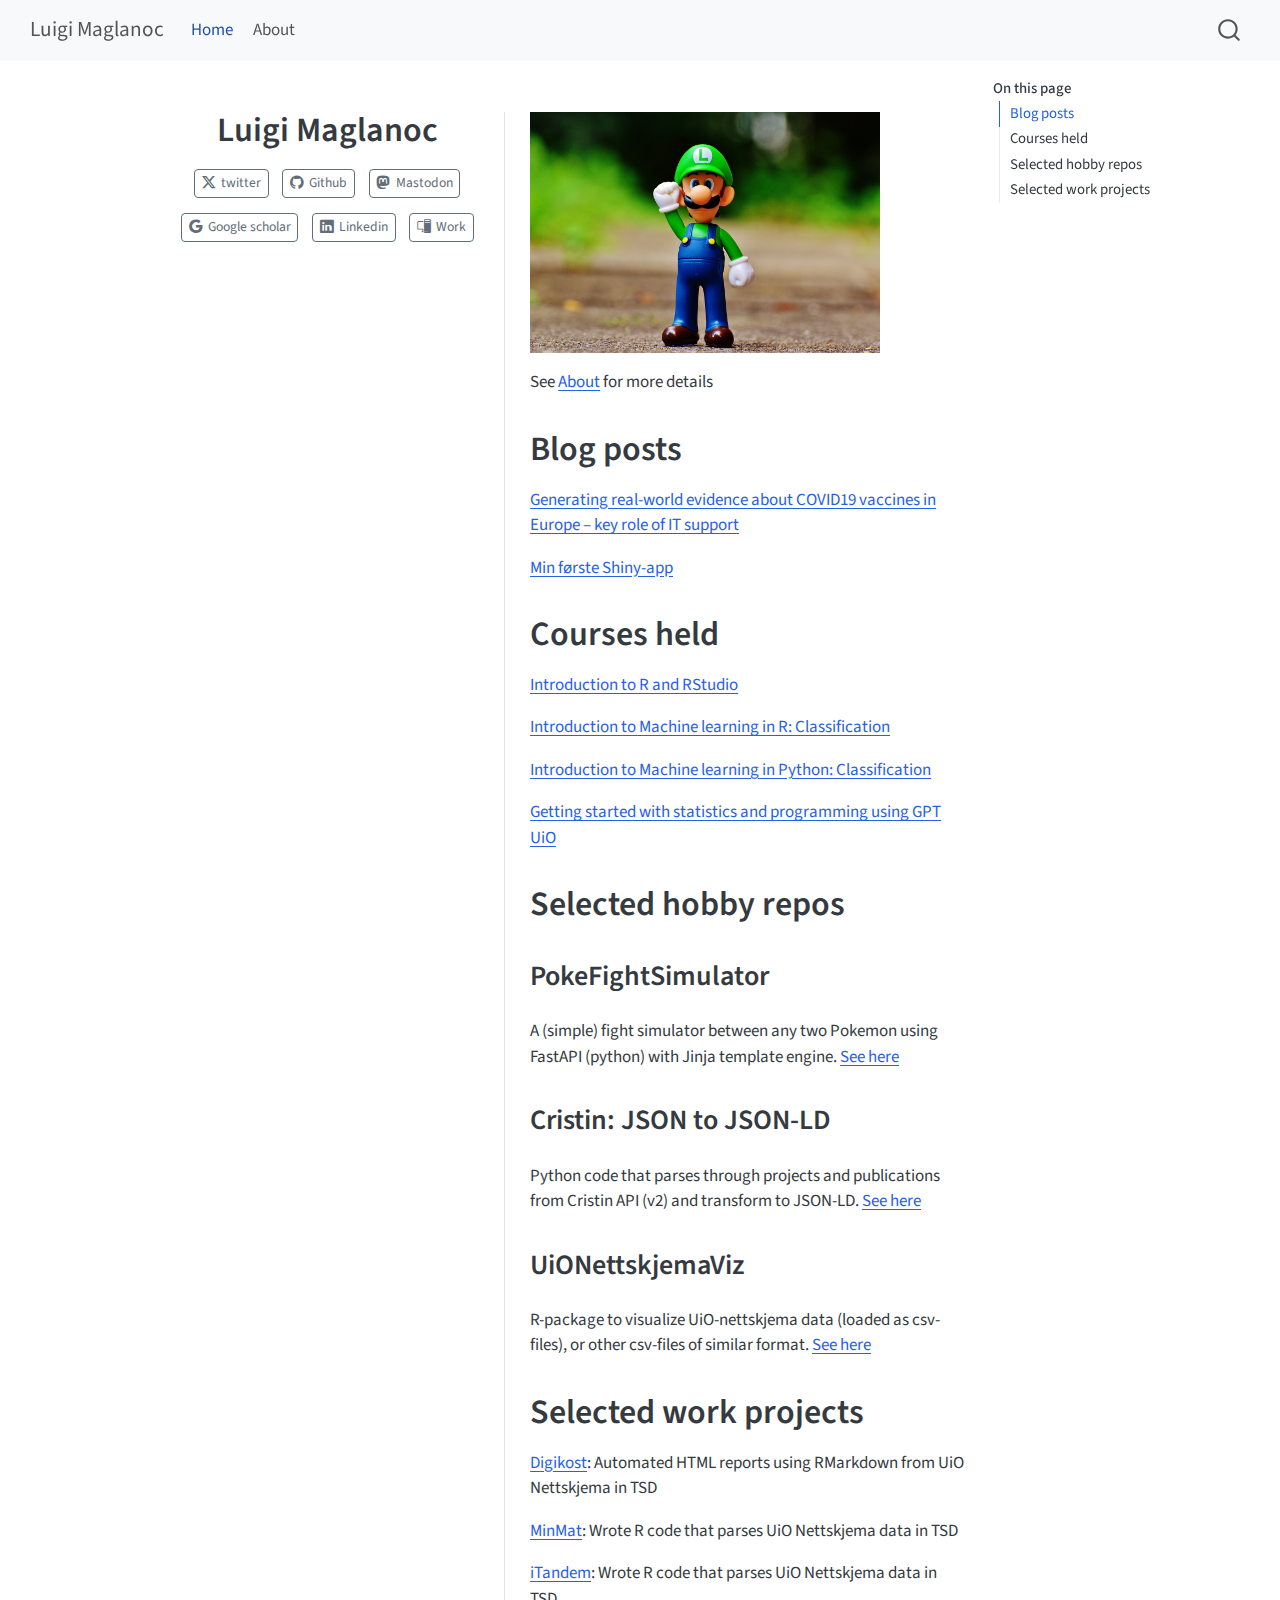
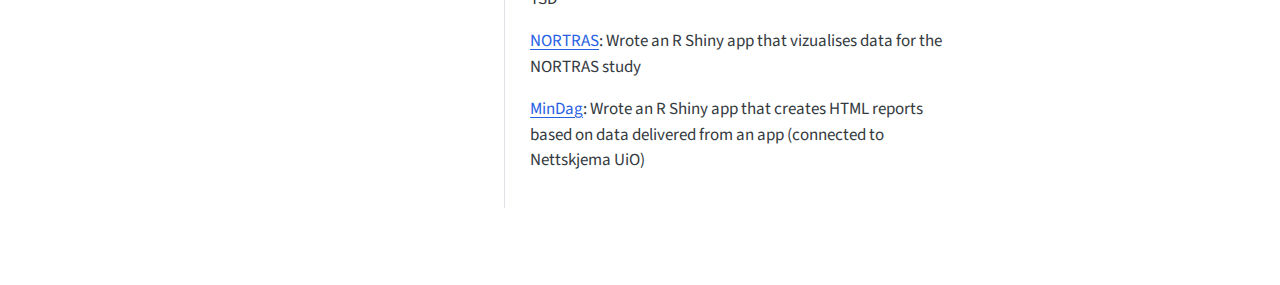
==== docs/index.html @ e549cea9 "added work projects" ====
<!DOCTYPE html>
<html xmlns="http://www.w3.org/1999/xhtml" lang="en" xml:lang="en"><head>

<meta charset="utf-8">
<meta name="generator" content="quarto-1.4.554">

<meta name="viewport" content="width=device-width, initial-scale=1.0, user-scalable=yes">


<title>Luigi Maglanoc</title>
<style>
code{white-space: pre-wrap;}
span.smallcaps{font-variant: small-caps;}
div.columns{display: flex; gap: min(4vw, 1.5em);}
div.column{flex: auto; overflow-x: auto;}
div.hanging-indent{margin-left: 1.5em; text-indent: -1.5em;}
ul.task-list{list-style: none;}
ul.task-list li input[type="checkbox"] {
  width: 0.8em;
  margin: 0 0.8em 0.2em -1em; /* quarto-specific, see https://github.com/quarto-dev/quarto-cli/issues/4556 */ 
  vertical-align: middle;
}
</style>


<script src="site_libs/quarto-nav/quarto-nav.js"></script>
<script src="site_libs/quarto-nav/headroom.min.js"></script>
<script src="site_libs/clipboard/clipboard.min.js"></script>
<script src="site_libs/quarto-search/autocomplete.umd.js"></script>
<script src="site_libs/quarto-search/fuse.min.js"></script>
<script src="site_libs/quarto-search/quarto-search.js"></script>
<meta name="quarto:offset" content="./">
<script src="site_libs/quarto-html/quarto.js"></script>
<script src="site_libs/quarto-html/popper.min.js"></script>
<script src="site_libs/quarto-html/tippy.umd.min.js"></script>
<link href="site_libs/quarto-html/tippy.css" rel="stylesheet">
<link href="site_libs/quarto-html/quarto-syntax-highlighting.css" rel="stylesheet" id="quarto-text-highlighting-styles">
<script src="site_libs/bootstrap/bootstrap.min.js"></script>
<link href="site_libs/bootstrap/bootstrap-icons.css" rel="stylesheet">
<link href="site_libs/bootstrap/bootstrap.min.css" rel="stylesheet" id="quarto-bootstrap" data-mode="light">
<script id="quarto-search-options" type="application/json">{
  "location": "navbar",
  "copy-button": false,
  "collapse-after": 3,
  "panel-placement": "end",
  "type": "overlay",
  "limit": 50,
  "keyboard-shortcut": [
    "f",
    "/",
    "s"
  ],
  "show-item-context": false,
  "language": {
    "search-no-results-text": "No results",
    "search-matching-documents-text": "matching documents",
    "search-copy-link-title": "Copy link to search",
    "search-hide-matches-text": "Hide additional matches",
    "search-more-match-text": "more match in this document",
    "search-more-matches-text": "more matches in this document",
    "search-clear-button-title": "Clear",
    "search-text-placeholder": "",
    "search-detached-cancel-button-title": "Cancel",
    "search-submit-button-title": "Submit",
    "search-label": "Search"
  }
}</script>


<link rel="stylesheet" href="styles.css">
</head>

<body class="nav-fixed">

<div id="quarto-search-results"></div>
  <header id="quarto-header" class="headroom fixed-top">
    <nav class="navbar navbar-expand-lg " data-bs-theme="dark">
      <div class="navbar-container container-fluid">
      <div class="navbar-brand-container mx-auto">
    <a class="navbar-brand" href="./index.html">
    <span class="navbar-title">Luigi Maglanoc</span>
    </a>
  </div>
            <div id="quarto-search" class="" title="Search"></div>
          <button class="navbar-toggler" type="button" data-bs-toggle="collapse" data-bs-target="#navbarCollapse" aria-controls="navbarCollapse" aria-expanded="false" aria-label="Toggle navigation" onclick="if (window.quartoToggleHeadroom) { window.quartoToggleHeadroom(); }">
  <span class="navbar-toggler-icon"></span>
</button>
          <div class="collapse navbar-collapse" id="navbarCollapse">
            <ul class="navbar-nav navbar-nav-scroll me-auto">
  <li class="nav-item">
    <a class="nav-link active" href="./index.html" aria-current="page"> 
<span class="menu-text">Home</span></a>
  </li>  
  <li class="nav-item">
    <a class="nav-link" href="./about.html"> 
<span class="menu-text">About</span></a>
  </li>  
</ul>
          </div> <!-- /navcollapse -->
          <div class="quarto-navbar-tools">
</div>
      </div> <!-- /container-fluid -->
    </nav>
</header>
<!-- content -->
<div id="quarto-content" class="quarto-container page-columns page-rows-contents page-layout-article page-navbar">
<!-- sidebar -->
<!-- margin-sidebar -->
    <div id="quarto-margin-sidebar" class="sidebar margin-sidebar">
        <nav id="TOC" role="doc-toc" class="toc-active">
    <h2 id="toc-title">On this page</h2>
  <ul>
  <li><a href="#blog-posts" id="toc-blog-posts" class="nav-link active" data-scroll-target="#blog-posts">Blog posts</a></li>
  <li><a href="#courses-held" id="toc-courses-held" class="nav-link" data-scroll-target="#courses-held">Courses held</a></li>
  <li><a href="#selected-hobby-repos" id="toc-selected-hobby-repos" class="nav-link" data-scroll-target="#selected-hobby-repos">Selected hobby repos</a>
  <ul class="collapse">
  <li><a href="#pokefightsimulator" id="toc-pokefightsimulator" class="nav-link" data-scroll-target="#pokefightsimulator">PokeFightSimulator</a></li>
  <li><a href="#cristin-json-to-json-ld" id="toc-cristin-json-to-json-ld" class="nav-link" data-scroll-target="#cristin-json-to-json-ld">Cristin: JSON to JSON-LD</a></li>
  <li><a href="#uionettskjemaviz" id="toc-uionettskjemaviz" class="nav-link" data-scroll-target="#uionettskjemaviz">UiONettskjemaViz</a></li>
  </ul></li>
  <li><a href="#selected-work-projects" id="toc-selected-work-projects" class="nav-link" data-scroll-target="#selected-work-projects">Selected work projects</a></li>
  </ul>
</nav>
    </div>
<!-- main -->
<div class="quarto-about-trestles content">
  <div class="about-entity">
<header id="title-block-header" class="quarto-title-block default">
<div class="quarto-title">
<h1 class="title">Luigi Maglanoc</h1>
</div>
<div class="quarto-title-meta">
  </div>
</header>
    <div class="about-links">
  <a href="https://twitter.com/LAMaglanoc" class="about-link" rel="" target="">
    <i class="bi bi-twitter-x"></i>
     <span class="about-link-text">twitter</span>
  </a>
  <a href="https://github.com/lamaglan" class="about-link" rel="" target="">
    <i class="bi bi-github"></i>
     <span class="about-link-text">Github</span>
  </a>
  <a href="https://ieji.de/@LAMaglan" class="about-link" rel="" target="">
    <i class="bi bi-mastodon"></i>
     <span class="about-link-text">Mastodon</span>
  </a>
  <a href="https://scholar.google.com/citations?user=HbGdNnAAAAAJ&amp;hl=en" class="about-link" rel="" target="">
    <i class="bi bi-google"></i>
     <span class="about-link-text">Google scholar</span>
  </a>
  <a href="https://no.linkedin.com/in/luigi-angelo-maglanoc-3200724b" class="about-link" rel="" target="">
    <i class="bi bi-linkedin"></i>
     <span class="about-link-text">Linkedin</span>
  </a>
  <a href="https://www.usit.uio.no/english/about/organisation/rde/dm/staff/luigiam/index.html" class="about-link" rel="" target="">
    <i class="bi bi-pc-display"></i>
     <span class="about-link-text">Work</span>
  </a>
</div>
  </div>
  <div class="about-contents"><main class="content" id="quarto-document-content">

<p><img src="luigi-1558026_1280.jpg" class="img-fluid" style="width:80.0%"></p>
<p>See <a href="about.html">About</a> for more details</p>
<section id="blog-posts" class="level1">
<h1>Blog posts</h1>
<p><a href="https://www.usit.uio.no/om/organisasjon/ffu/dht/aktiviteter/task/task-bloggen/vac4eu.html">Generating real-world evidence about COVID19 vaccines in Europe – key role of IT support</a></p>
<p><a href="https://www.usit.uio.no/om/organisasjon/ffu/dht/aktiviteter/task/task-bloggen/innblikk-i-r-shiny.html">Min første Shiny-app</a></p>
</section>
<section id="courses-held" class="level1">
<h1>Courses held</h1>
<p><a href="https://www.uio.no/tjenester/it/kurs/alle/dht/r/events/2024-03-rstudio-intro.html">Introduction to R and RStudio</a></p>
<p><a href="https://www.uio.no/tjenester/it/kurs/alle/dht/ml/events/2024-04-ml-r-intro.html">Introduction to Machine learning in R: Classification</a></p>
<p><a href="https://www.uio.no/tjenester/it/kurs/alle/dht/ml-python/events/2024-05-ml-python-intro.html">Introduction to Machine learning in Python: Classification</a></p>
<p><a href="https://www.uio.no/tjenester/it/kurs/alle/dht/gpt-stats-programmering/events/2024-05-gpt-statistics.html">Getting started with statistics and programming using GPT UiO</a></p>
</section>
<section id="selected-hobby-repos" class="level1">
<h1>Selected hobby repos</h1>
<section id="pokefightsimulator" class="level2">
<h2 data-anchor-id="pokefightsimulator">PokeFightSimulator</h2>
<p>A (simple) fight simulator between any two Pokemon using FastAPI (python) with Jinja template engine. <a href="https://github.com/LAMaglan/PokeFightSimulator">See here</a></p>
</section>
<section id="cristin-json-to-json-ld" class="level2">
<h2 data-anchor-id="cristin-json-to-json-ld">Cristin: JSON to JSON-LD</h2>
<p>Python code that parses through projects and publications from Cristin API (v2) and transform to JSON-LD. <a href="https://github.com/LAMaglan/Cristin_JSON_to_JSON-LD">See here</a></p>
</section>
<section id="uionettskjemaviz" class="level2">
<h2 data-anchor-id="uionettskjemaviz">UiONettskjemaViz</h2>
<p>R-package to visualize UiO-nettskjema data (loaded as csv-files), or other csv-files of similar format. <a href="https://github.com/LAMaglan/UiONettskjemaViz">See here</a></p>
</section>
</section>
<section id="selected-work-projects" class="level1">
<h1>Selected work projects</h1>
<p><a href="https://www.med.uio.no/imb/forskning/om/infrastruktur/kostholdsmetodikk/digikost.html">Digikost</a>: Automated HTML reports using RMarkdown from UiO Nettskjema in TSD</p>
<p><a href="https://www.med.uio.no/imb/om/aktuelt/aktuelle-saker/2021/bli-med-pa-forskning-pa-kosthold-hos-eldre.html">MinMat</a>: Wrote R code that parses UiO Nettskjema data in TSD</p>
<p><a href="https://www.oslo-universitetssykehus.no/itandem">iTandem</a>: Wrote R code that parses UiO Nettskjema data in TSD</p>
<p><a href="https://www.sv.uio.no/psi/forskning/prosjekter/nortras/">NORTRAS</a>: Wrote an R Shiny app that vizualises data for the NORTRAS study</p>
<p><a href="https://www.med.uio.no/norment/forskning/deltakelse/app-og-aktigrafi/">MinDag</a>: Wrote an R Shiny app that creates HTML reports based on data delivered from an app (connected to Nettskjema UiO)</p>


</section>
</main></div>
</div>
 <!-- /main -->
<script id="quarto-html-after-body" type="application/javascript">
window.document.addEventListener("DOMContentLoaded", function (event) {
  const toggleBodyColorMode = (bsSheetEl) => {
    const mode = bsSheetEl.getAttribute("data-mode");
    const bodyEl = window.document.querySelector("body");
    if (mode === "dark") {
      bodyEl.classList.add("quarto-dark");
      bodyEl.classList.remove("quarto-light");
    } else {
      bodyEl.classList.add("quarto-light");
      bodyEl.classList.remove("quarto-dark");
    }
  }
  const toggleBodyColorPrimary = () => {
    const bsSheetEl = window.document.querySelector("link#quarto-bootstrap");
    if (bsSheetEl) {
      toggleBodyColorMode(bsSheetEl);
    }
  }
  toggleBodyColorPrimary();  
  const isCodeAnnotation = (el) => {
    for (const clz of el.classList) {
      if (clz.startsWith('code-annotation-')) {                     
        return true;
      }
    }
    return false;
  }
  const clipboard = new window.ClipboardJS('.code-copy-button', {
    text: function(trigger) {
      const codeEl = trigger.previousElementSibling.cloneNode(true);
      for (const childEl of codeEl.children) {
        if (isCodeAnnotation(childEl)) {
          childEl.remove();
        }
      }
      return codeEl.innerText;
    }
  });
  clipboard.on('success', function(e) {
    // button target
    const button = e.trigger;
    // don't keep focus
    button.blur();
    // flash "checked"
    button.classList.add('code-copy-button-checked');
    var currentTitle = button.getAttribute("title");
    button.setAttribute("title", "Copied!");
    let tooltip;
    if (window.bootstrap) {
      button.setAttribute("data-bs-toggle", "tooltip");
      button.setAttribute("data-bs-placement", "left");
      button.setAttribute("data-bs-title", "Copied!");
      tooltip = new bootstrap.Tooltip(button, 
        { trigger: "manual", 
          customClass: "code-copy-button-tooltip",
          offset: [0, -8]});
      tooltip.show();    
    }
    setTimeout(function() {
      if (tooltip) {
        tooltip.hide();
        button.removeAttribute("data-bs-title");
        button.removeAttribute("data-bs-toggle");
        button.removeAttribute("data-bs-placement");
      }
      button.setAttribute("title", currentTitle);
      button.classList.remove('code-copy-button-checked');
    }, 1000);
    // clear code selection
    e.clearSelection();
  });
    var localhostRegex = new RegExp(/^(?:http|https):\/\/localhost\:?[0-9]*\//);
    var mailtoRegex = new RegExp(/^mailto:/);
      var filterRegex = new RegExp('/' + window.location.host + '/');
    var isInternal = (href) => {
        return filterRegex.test(href) || localhostRegex.test(href) || mailtoRegex.test(href);
    }
    // Inspect non-navigation links and adorn them if external
 	var links = window.document.querySelectorAll('a[href]:not(.nav-link):not(.navbar-brand):not(.toc-action):not(.sidebar-link):not(.sidebar-item-toggle):not(.pagination-link):not(.no-external):not([aria-hidden]):not(.dropdown-item):not(.quarto-navigation-tool)');
    for (var i=0; i<links.length; i++) {
      const link = links[i];
      if (!isInternal(link.href)) {
        // undo the damage that might have been done by quarto-nav.js in the case of
        // links that we want to consider external
        if (link.dataset.originalHref !== undefined) {
          link.href = link.dataset.originalHref;
        }
      }
    }
  function tippyHover(el, contentFn, onTriggerFn, onUntriggerFn) {
    const config = {
      allowHTML: true,
      maxWidth: 500,
      delay: 100,
      arrow: false,
      appendTo: function(el) {
          return el.parentElement;
      },
      interactive: true,
      interactiveBorder: 10,
      theme: 'quarto',
      placement: 'bottom-start',
    };
    if (contentFn) {
      config.content = contentFn;
    }
    if (onTriggerFn) {
      config.onTrigger = onTriggerFn;
    }
    if (onUntriggerFn) {
      config.onUntrigger = onUntriggerFn;
    }
    window.tippy(el, config); 
  }
  const noterefs = window.document.querySelectorAll('a[role="doc-noteref"]');
  for (var i=0; i<noterefs.length; i++) {
    const ref = noterefs[i];
    tippyHover(ref, function() {
      // use id or data attribute instead here
      let href = ref.getAttribute('data-footnote-href') || ref.getAttribute('href');
      try { href = new URL(href).hash; } catch {}
      const id = href.replace(/^#\/?/, "");
      const note = window.document.getElementById(id);
      if (note) {
        return note.innerHTML;
      } else {
        return "";
      }
    });
  }
  const xrefs = window.document.querySelectorAll('a.quarto-xref');
  const processXRef = (id, note) => {
    // Strip column container classes
    const stripColumnClz = (el) => {
      el.classList.remove("page-full", "page-columns");
      if (el.children) {
        for (const child of el.children) {
          stripColumnClz(child);
        }
      }
    }
    stripColumnClz(note)
    if (id === null || id.startsWith('sec-')) {
      // Special case sections, only their first couple elements
      const container = document.createElement("div");
      if (note.children && note.children.length > 2) {
        container.appendChild(note.children[0].cloneNode(true));
        for (let i = 1; i < note.children.length; i++) {
          const child = note.children[i];
          if (child.tagName === "P" && child.innerText === "") {
            continue;
          } else {
            container.appendChild(child.cloneNode(true));
            break;
          }
        }
        if (window.Quarto?.typesetMath) {
          window.Quarto.typesetMath(container);
        }
        return container.innerHTML
      } else {
        if (window.Quarto?.typesetMath) {
          window.Quarto.typesetMath(note);
        }
        return note.innerHTML;
      }
    } else {
      // Remove any anchor links if they are present
      const anchorLink = note.querySelector('a.anchorjs-link');
      if (anchorLink) {
        anchorLink.remove();
      }
      if (window.Quarto?.typesetMath) {
        window.Quarto.typesetMath(note);
      }
      // TODO in 1.5, we should make sure this works without a callout special case
      if (note.classList.contains("callout")) {
        return note.outerHTML;
      } else {
        return note.innerHTML;
      }
    }
  }
  for (var i=0; i<xrefs.length; i++) {
    const xref = xrefs[i];
    tippyHover(xref, undefined, function(instance) {
      instance.disable();
      let url = xref.getAttribute('href');
      let hash = undefined; 
      if (url.startsWith('#')) {
        hash = url;
      } else {
        try { hash = new URL(url).hash; } catch {}
      }
      if (hash) {
        const id = hash.replace(/^#\/?/, "");
        const note = window.document.getElementById(id);
        if (note !== null) {
          try {
            const html = processXRef(id, note.cloneNode(true));
            instance.setContent(html);
          } finally {
            instance.enable();
            instance.show();
          }
        } else {
          // See if we can fetch this
          fetch(url.split('#')[0])
          .then(res => res.text())
          .then(html => {
            const parser = new DOMParser();
            const htmlDoc = parser.parseFromString(html, "text/html");
            const note = htmlDoc.getElementById(id);
            if (note !== null) {
              const html = processXRef(id, note);
              instance.setContent(html);
            } 
          }).finally(() => {
            instance.enable();
            instance.show();
          });
        }
      } else {
        // See if we can fetch a full url (with no hash to target)
        // This is a special case and we should probably do some content thinning / targeting
        fetch(url)
        .then(res => res.text())
        .then(html => {
          const parser = new DOMParser();
          const htmlDoc = parser.parseFromString(html, "text/html");
          const note = htmlDoc.querySelector('main.content');
          if (note !== null) {
            // This should only happen for chapter cross references
            // (since there is no id in the URL)
            // remove the first header
            if (note.children.length > 0 && note.children[0].tagName === "HEADER") {
              note.children[0].remove();
            }
            const html = processXRef(null, note);
            instance.setContent(html);
          } 
        }).finally(() => {
          instance.enable();
          instance.show();
        });
      }
    }, function(instance) {
    });
  }
      let selectedAnnoteEl;
      const selectorForAnnotation = ( cell, annotation) => {
        let cellAttr = 'data-code-cell="' + cell + '"';
        let lineAttr = 'data-code-annotation="' +  annotation + '"';
        const selector = 'span[' + cellAttr + '][' + lineAttr + ']';
        return selector;
      }
      const selectCodeLines = (annoteEl) => {
        const doc = window.document;
        const targetCell = annoteEl.getAttribute("data-target-cell");
        const targetAnnotation = annoteEl.getAttribute("data-target-annotation");
        const annoteSpan = window.document.querySelector(selectorForAnnotation(targetCell, targetAnnotation));
        const lines = annoteSpan.getAttribute("data-code-lines").split(",");
        const lineIds = lines.map((line) => {
          return targetCell + "-" + line;
        })
        let top = null;
        let height = null;
        let parent = null;
        if (lineIds.length > 0) {
            //compute the position of the single el (top and bottom and make a div)
            const el = window.document.getElementById(lineIds[0]);
            top = el.offsetTop;
            height = el.offsetHeight;
            parent = el.parentElement.parentElement;
          if (lineIds.length > 1) {
            const lastEl = window.document.getElementById(lineIds[lineIds.length - 1]);
            const bottom = lastEl.offsetTop + lastEl.offsetHeight;
            height = bottom - top;
          }
          if (top !== null && height !== null && parent !== null) {
            // cook up a div (if necessary) and position it 
            let div = window.document.getElementById("code-annotation-line-highlight");
            if (div === null) {
              div = window.document.createElement("div");
              div.setAttribute("id", "code-annotation-line-highlight");
              div.style.position = 'absolute';
              parent.appendChild(div);
            }
            div.style.top = top - 2 + "px";
            div.style.height = height + 4 + "px";
            div.style.left = 0;
            let gutterDiv = window.document.getElementById("code-annotation-line-highlight-gutter");
            if (gutterDiv === null) {
              gutterDiv = window.document.createElement("div");
              gutterDiv.setAttribute("id", "code-annotation-line-highlight-gutter");
              gutterDiv.style.position = 'absolute';
              const codeCell = window.document.getElementById(targetCell);
              const gutter = codeCell.querySelector('.code-annotation-gutter');
              gutter.appendChild(gutterDiv);
            }
            gutterDiv.style.top = top - 2 + "px";
            gutterDiv.style.height = height + 4 + "px";
          }
          selectedAnnoteEl = annoteEl;
        }
      };
      const unselectCodeLines = () => {
        const elementsIds = ["code-annotation-line-highlight", "code-annotation-line-highlight-gutter"];
        elementsIds.forEach((elId) => {
          const div = window.document.getElementById(elId);
          if (div) {
            div.remove();
          }
        });
        selectedAnnoteEl = undefined;
      };
        // Handle positioning of the toggle
    window.addEventListener(
      "resize",
      throttle(() => {
        elRect = undefined;
        if (selectedAnnoteEl) {
          selectCodeLines(selectedAnnoteEl);
        }
      }, 10)
    );
    function throttle(fn, ms) {
    let throttle = false;
    let timer;
      return (...args) => {
        if(!throttle) { // first call gets through
            fn.apply(this, args);
            throttle = true;
        } else { // all the others get throttled
            if(timer) clearTimeout(timer); // cancel #2
            timer = setTimeout(() => {
              fn.apply(this, args);
              timer = throttle = false;
            }, ms);
        }
      };
    }
      // Attach click handler to the DT
      const annoteDls = window.document.querySelectorAll('dt[data-target-cell]');
      for (const annoteDlNode of annoteDls) {
        annoteDlNode.addEventListener('click', (event) => {
          const clickedEl = event.target;
          if (clickedEl !== selectedAnnoteEl) {
            unselectCodeLines();
            const activeEl = window.document.querySelector('dt[data-target-cell].code-annotation-active');
            if (activeEl) {
              activeEl.classList.remove('code-annotation-active');
            }
            selectCodeLines(clickedEl);
            clickedEl.classList.add('code-annotation-active');
          } else {
            // Unselect the line
            unselectCodeLines();
            clickedEl.classList.remove('code-annotation-active');
          }
        });
      }
  const findCites = (el) => {
    const parentEl = el.parentElement;
    if (parentEl) {
      const cites = parentEl.dataset.cites;
      if (cites) {
        return {
          el,
          cites: cites.split(' ')
        };
      } else {
        return findCites(el.parentElement)
      }
    } else {
      return undefined;
    }
  };
  var bibliorefs = window.document.querySelectorAll('a[role="doc-biblioref"]');
  for (var i=0; i<bibliorefs.length; i++) {
    const ref = bibliorefs[i];
    const citeInfo = findCites(ref);
    if (citeInfo) {
      tippyHover(citeInfo.el, function() {
        var popup = window.document.createElement('div');
        citeInfo.cites.forEach(function(cite) {
          var citeDiv = window.document.createElement('div');
          citeDiv.classList.add('hanging-indent');
          citeDiv.classList.add('csl-entry');
          var biblioDiv = window.document.getElementById('ref-' + cite);
          if (biblioDiv) {
            citeDiv.innerHTML = biblioDiv.innerHTML;
          }
          popup.appendChild(citeDiv);
        });
        return popup.innerHTML;
      });
    }
  }
});
</script>
</div> <!-- /content -->




</body></html>
---- docs/site_libs/quarto-html/tippy.css ----
.tippy-box[data-animation=fade][data-state=hidden]{opacity:0}[data-tippy-root]{max-width:calc(100vw - 10px)}.tippy-box{position:relative;background-color:#333;color:#fff;border-radius:4px;font-size:14px;line-height:1.4;white-space:normal;outline:0;transition-property:transform,visibility,opacity}.tippy-box[data-placement^=top]>.tippy-arrow{bottom:0}.tippy-box[data-placement^=top]>.tippy-arrow:before{bottom:-7px;left:0;border-width:8px 8px 0;border-top-color:initial;transform-origin:center top}.tippy-box[data-placement^=bottom]>.tippy-arrow{top:0}.tippy-box[data-placement^=bottom]>.tippy-arrow:before{top:-7px;left:0;border-width:0 8px 8px;border-bottom-color:initial;transform-origin:center bottom}.tippy-box[data-placement^=left]>.tippy-arrow{right:0}.tippy-box[data-placement^=left]>.tippy-arrow:before{border-width:8px 0 8px 8px;border-left-color:initial;right:-7px;transform-origin:center left}.tippy-box[data-placement^=right]>.tippy-arrow{left:0}.tippy-box[data-placement^=right]>.tippy-arrow:before{left:-7px;border-width:8px 8px 8px 0;border-right-color:initial;transform-origin:center right}.tippy-box[data-inertia][data-state=visible]{transition-timing-function:cubic-bezier(.54,1.5,.38,1.11)}.tippy-arrow{width:16px;height:16px;color:#333}.tippy-arrow:before{content:"";position:absolute;border-color:transparent;border-style:solid}.tippy-content{position:relative;padding:5px 9px;z-index:1}
---- docs/site_libs/quarto-html/quarto-syntax-highlighting.css ----
/* quarto syntax highlight colors */
:root {
  --quarto-hl-ot-color: #003B4F;
  --quarto-hl-at-color: #657422;
  --quarto-hl-ss-color: #20794D;
  --quarto-hl-an-color: #5E5E5E;
  --quarto-hl-fu-color: #4758AB;
  --quarto-hl-st-color: #20794D;
  --quarto-hl-cf-color: #003B4F;
  --quarto-hl-op-color: #5E5E5E;
  --quarto-hl-er-color: #AD0000;
  --quarto-hl-bn-color: #AD0000;
  --quarto-hl-al-color: #AD0000;
  --quarto-hl-va-color: #111111;
  --quarto-hl-bu-color: inherit;
  --quarto-hl-ex-color: inherit;
  --quarto-hl-pp-color: #AD0000;
  --quarto-hl-in-color: #5E5E5E;
  --quarto-hl-vs-color: #20794D;
  --quarto-hl-wa-color: #5E5E5E;
  --quarto-hl-do-color: #5E5E5E;
  --quarto-hl-im-color: #00769E;
  --quarto-hl-ch-color: #20794D;
  --quarto-hl-dt-color: #AD0000;
  --quarto-hl-fl-color: #AD0000;
  --quarto-hl-co-color: #5E5E5E;
  --quarto-hl-cv-color: #5E5E5E;
  --quarto-hl-cn-color: #8f5902;
  --quarto-hl-sc-color: #5E5E5E;
  --quarto-hl-dv-color: #AD0000;
  --quarto-hl-kw-color: #003B4F;
}

/* other quarto variables */
:root {
  --quarto-font-monospace: SFMono-Regular, Menlo, Monaco, Consolas, "Liberation Mono", "Courier New", monospace;
}

pre > code.sourceCode > span {
  color: #003B4F;
}

code span {
  color: #003B4F;
}

code.sourceCode > span {
  color: #003B4F;
}

div.sourceCode,
div.sourceCode pre.sourceCode {
  color: #003B4F;
}

code span.ot {
  color: #003B4F;
  font-style: inherit;
}

code span.at {
  color: #657422;
  font-style: inherit;
}

code span.ss {
  color: #20794D;
  font-style: inherit;
}

code span.an {
  color: #5E5E5E;
  font-style: inherit;
}

code span.fu {
  color: #4758AB;
  font-style: inherit;
}

code span.st {
  color: #20794D;
  font-style: inherit;
}

code span.cf {
  color: #003B4F;
  font-style: inherit;
}

code span.op {
  color: #5E5E5E;
  font-style: inherit;
}

code span.er {
  color: #AD0000;
  font-style: inherit;
}

code span.bn {
  color: #AD0000;
  font-style: inherit;
}

code span.al {
  color: #AD0000;
  font-style: inherit;
}

code span.va {
  color: #111111;
  font-style: inherit;
}

code span.bu {
  font-style: inherit;
}

code span.ex {
  font-style: inherit;
}

code span.pp {
  color: #AD0000;
  font-style: inherit;
}

code span.in {
  color: #5E5E5E;
  font-style: inherit;
}

code span.vs {
  color: #20794D;
  font-style: inherit;
}

code span.wa {
  color: #5E5E5E;
  font-style: italic;
}

code span.do {
  color: #5E5E5E;
  font-style: italic;
}

code span.im {
  color: #00769E;
  font-style: inherit;
}

code span.ch {
  color: #20794D;
  font-style: inherit;
}

code span.dt {
  color: #AD0000;
  font-style: inherit;
}

code span.fl {
  color: #AD0000;
  font-style: inherit;
}

code span.co {
  color: #5E5E5E;
  font-style: inherit;
}

code span.cv {
  color: #5E5E5E;
  font-style: italic;
}

code span.cn {
  color: #8f5902;
  font-style: inherit;
}

code span.sc {
  color: #5E5E5E;
  font-style: inherit;
}

code span.dv {
  color: #AD0000;
  font-style: inherit;
}

code span.kw {
  color: #003B4F;
  font-style: inherit;
}

.prevent-inlining {
  content: "</";
}

/*# sourceMappingURL=debc5d5d77c3f9108843748ff7464032.css.map */
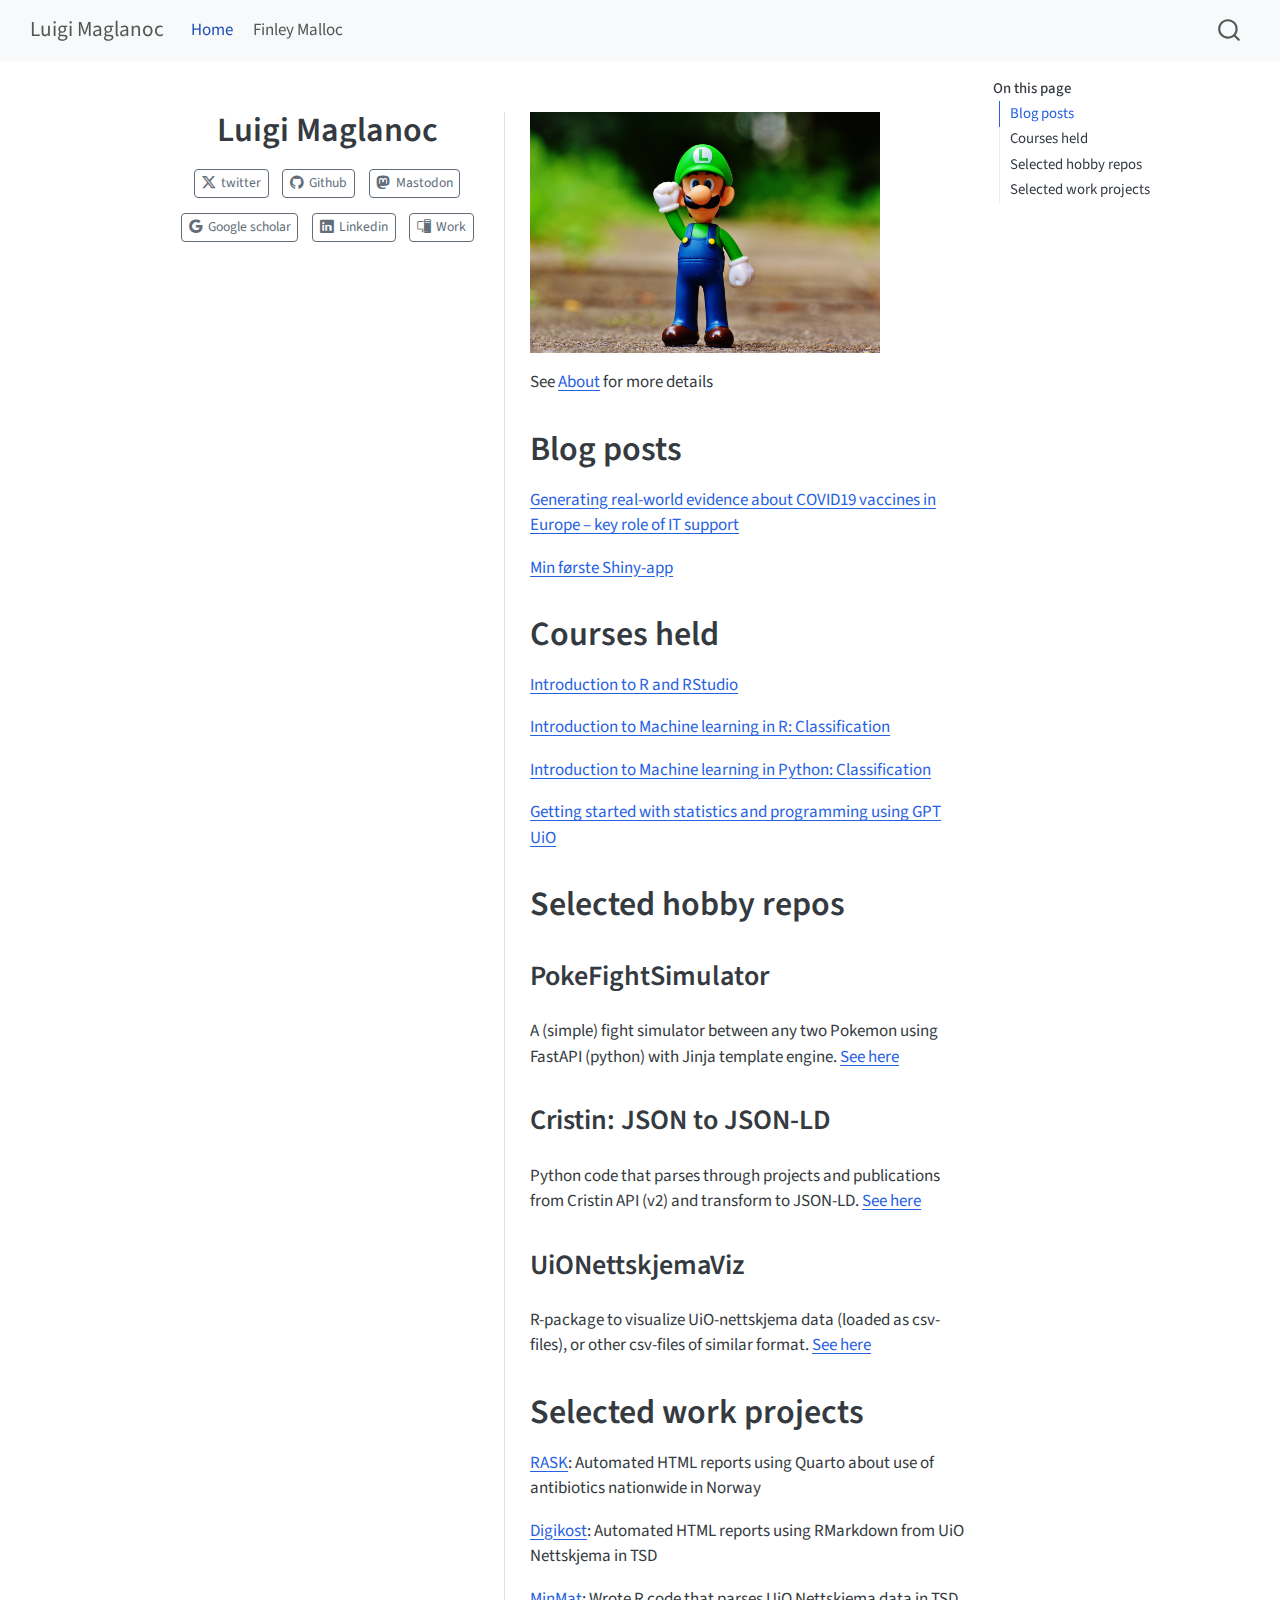
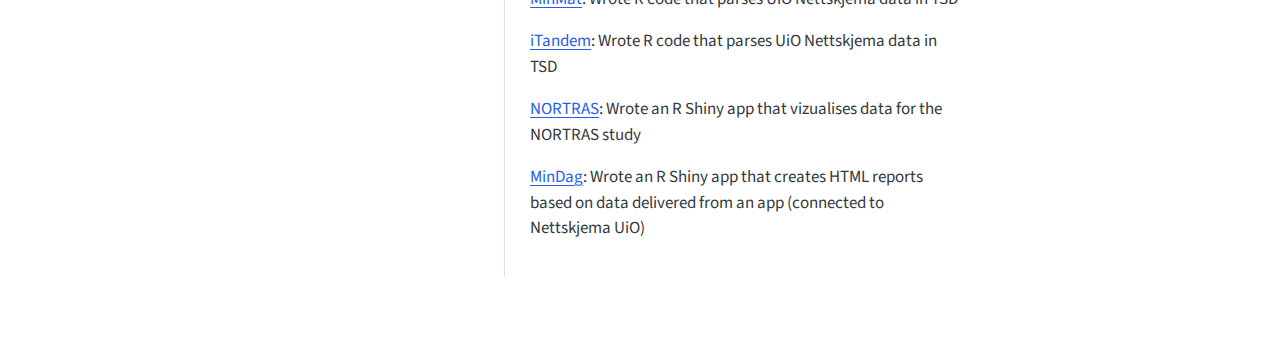
==== commit 5bf68d80: "RASK project" ====
--- a/docs/index.html
+++ b/docs/index.html
@@ -93,7 +93,7 @@
   </li>  
   <li class="nav-item">
     <a class="nav-link" href="./about.html"> 
-<span class="menu-text">About</span></a>
+<span class="menu-text">Finley Malloc</span></a>
   </li>  
 </ul>
           </div> <!-- /navcollapse -->
@@ -192,6 +192,7 @@
 </section>
 <section id="selected-work-projects" class="level1">
 <h1>Selected work projects</h1>
+<p><a href="https://www.antibiotika.no/rask/">RASK</a>: Automated HTML reports using Quarto about use of antibiotics nationwide in Norway</p>
 <p><a href="https://www.med.uio.no/imb/forskning/om/infrastruktur/kostholdsmetodikk/digikost.html">Digikost</a>: Automated HTML reports using RMarkdown from UiO Nettskjema in TSD</p>
 <p><a href="https://www.med.uio.no/imb/om/aktuelt/aktuelle-saker/2021/bli-med-pa-forskning-pa-kosthold-hos-eldre.html">MinMat</a>: Wrote R code that parses UiO Nettskjema data in TSD</p>
 <p><a href="https://www.oslo-universitetssykehus.no/itandem">iTandem</a>: Wrote R code that parses UiO Nettskjema data in TSD</p>
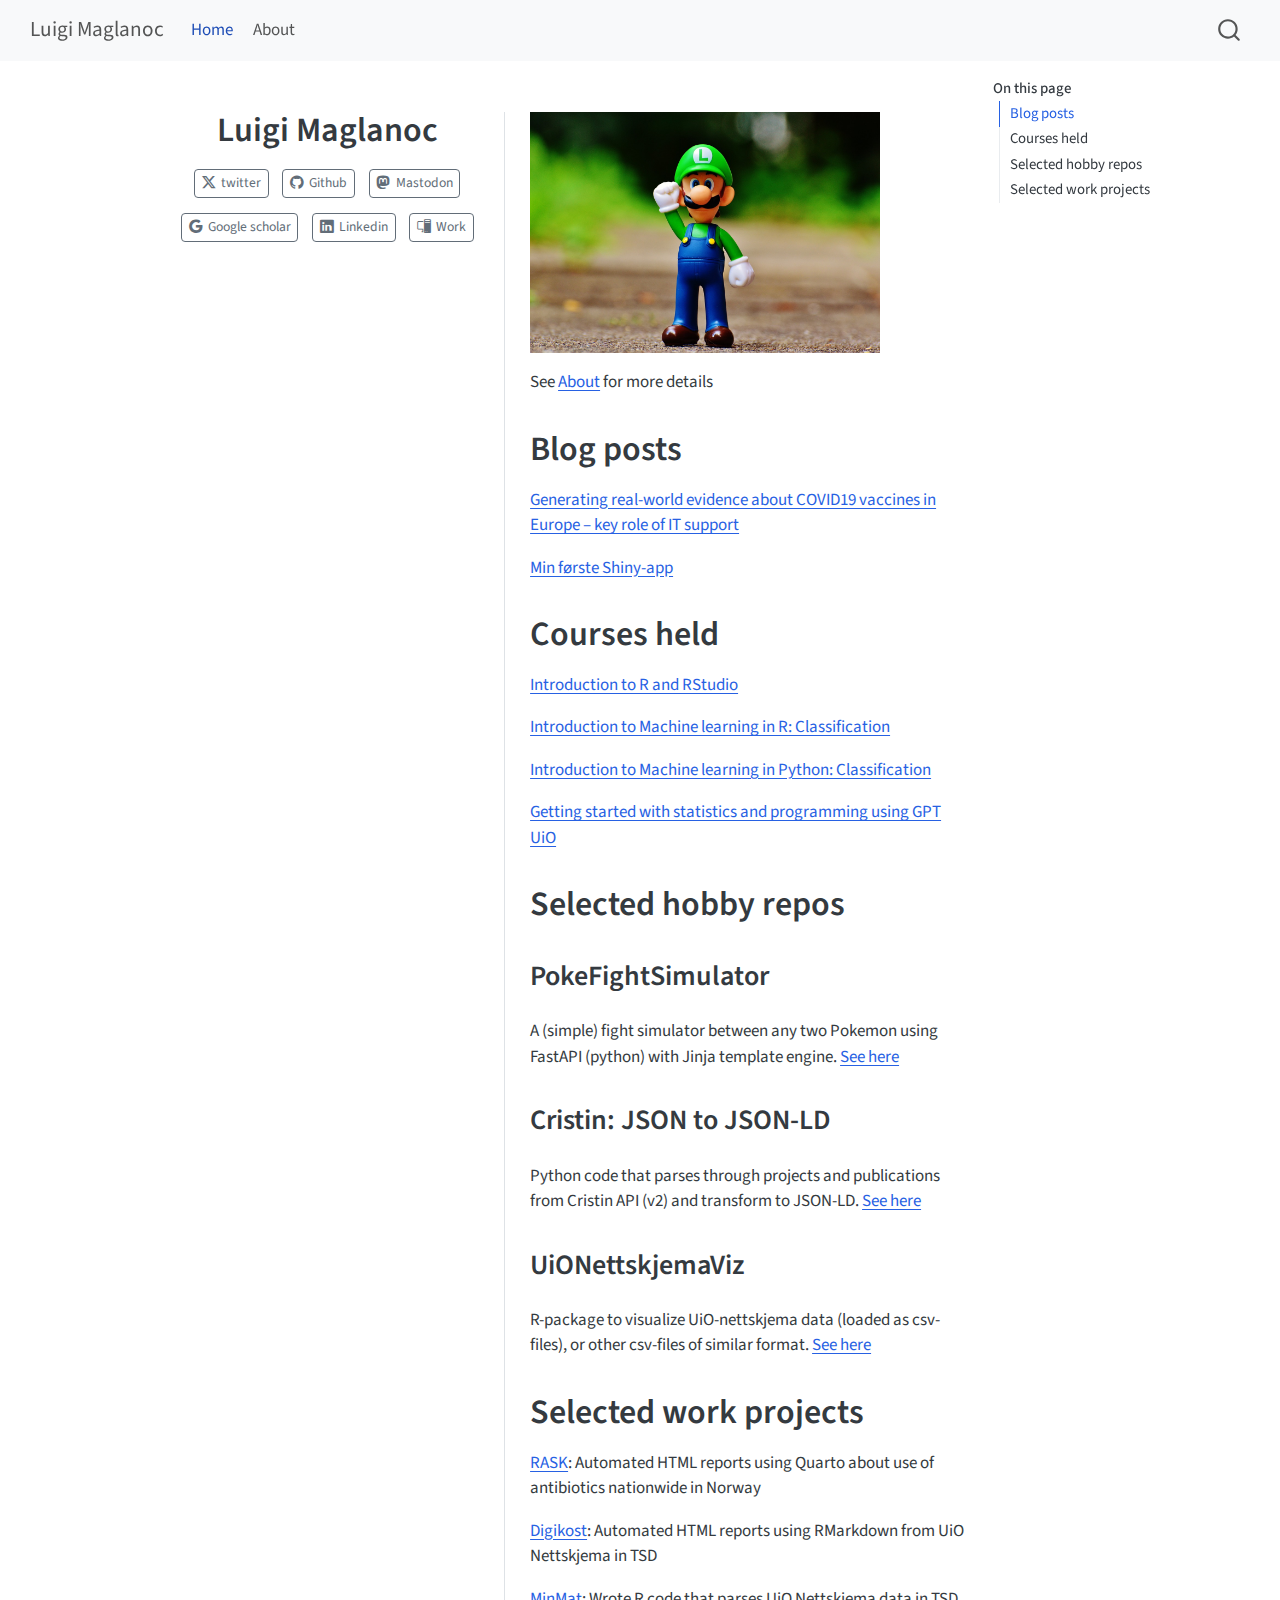
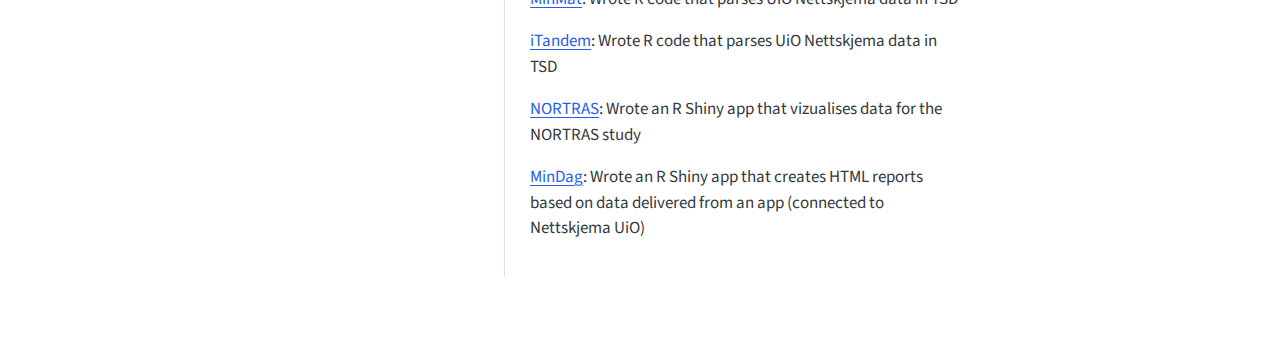
==== commit 8a220d30: "fix quarto mistake" ====
--- a/docs/index.html
+++ b/docs/index.html
@@ -93,7 +93,7 @@
   </li>  
   <li class="nav-item">
     <a class="nav-link" href="./about.html"> 
-<span class="menu-text">Finley Malloc</span></a>
+<span class="menu-text">About</span></a>
   </li>  
 </ul>
           </div> <!-- /navcollapse -->
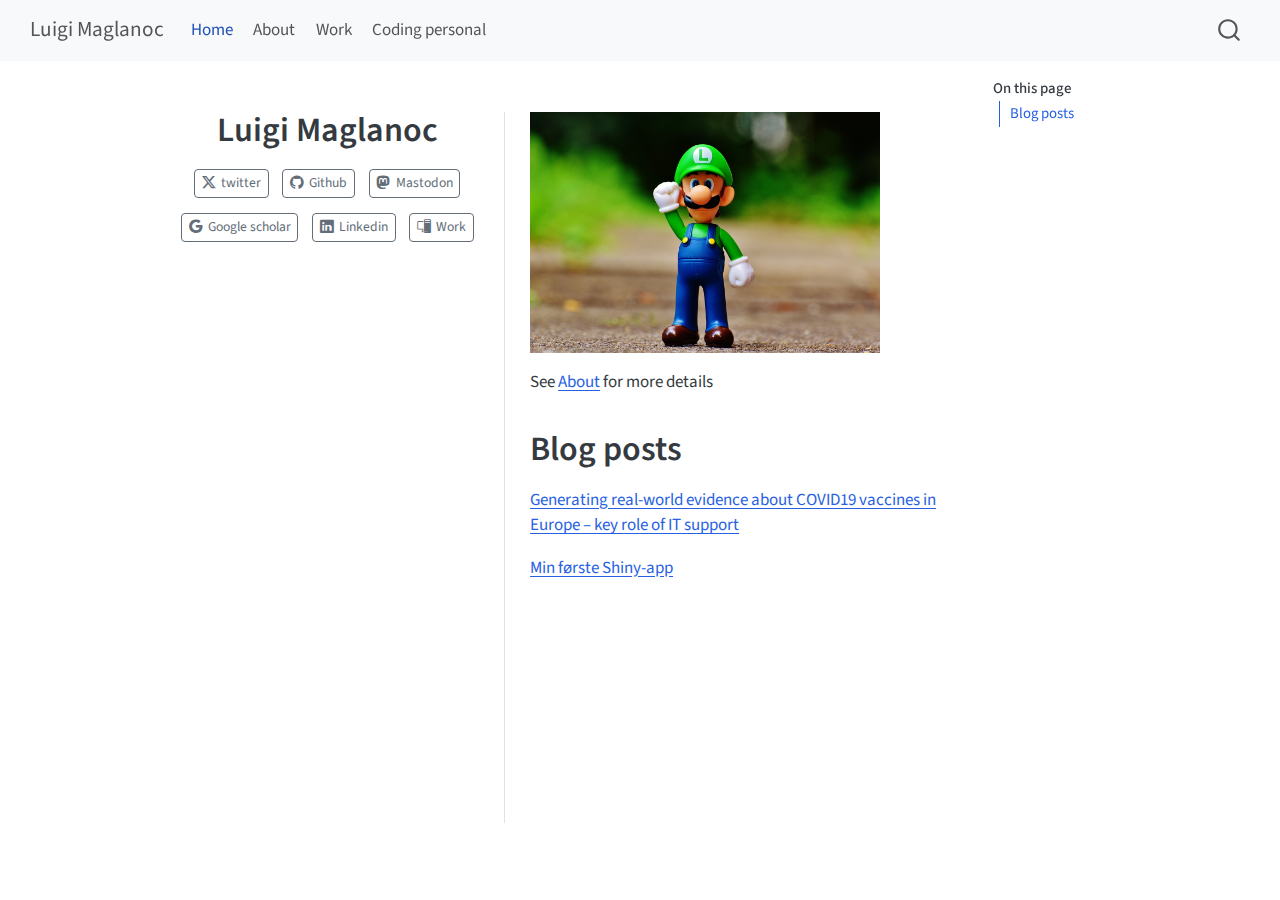
==== commit 09a2442e: "substantial changes" ====
--- a/docs/index.html
+++ b/docs/index.html
@@ -95,6 +95,14 @@
     <a class="nav-link" href="./about.html"> 
 <span class="menu-text">About</span></a>
   </li>  
+  <li class="nav-item">
+    <a class="nav-link" href="./work.html"> 
+<span class="menu-text">Work</span></a>
+  </li>  
+  <li class="nav-item">
+    <a class="nav-link" href="./coding-personal.html"> 
+<span class="menu-text">Coding personal</span></a>
+  </li>  
 </ul>
           </div> <!-- /navcollapse -->
           <div class="quarto-navbar-tools">
@@ -111,14 +119,6 @@
     <h2 id="toc-title">On this page</h2>
   <ul>
   <li><a href="#blog-posts" id="toc-blog-posts" class="nav-link active" data-scroll-target="#blog-posts">Blog posts</a></li>
-  <li><a href="#courses-held" id="toc-courses-held" class="nav-link" data-scroll-target="#courses-held">Courses held</a></li>
-  <li><a href="#selected-hobby-repos" id="toc-selected-hobby-repos" class="nav-link" data-scroll-target="#selected-hobby-repos">Selected hobby repos</a>
-  <ul class="collapse">
-  <li><a href="#pokefightsimulator" id="toc-pokefightsimulator" class="nav-link" data-scroll-target="#pokefightsimulator">PokeFightSimulator</a></li>
-  <li><a href="#cristin-json-to-json-ld" id="toc-cristin-json-to-json-ld" class="nav-link" data-scroll-target="#cristin-json-to-json-ld">Cristin: JSON to JSON-LD</a></li>
-  <li><a href="#uionettskjemaviz" id="toc-uionettskjemaviz" class="nav-link" data-scroll-target="#uionettskjemaviz">UiONettskjemaViz</a></li>
-  </ul></li>
-  <li><a href="#selected-work-projects" id="toc-selected-work-projects" class="nav-link" data-scroll-target="#selected-work-projects">Selected work projects</a></li>
   </ul>
 </nav>
     </div>
@@ -167,37 +167,6 @@
 <h1>Blog posts</h1>
 <p><a href="https://www.usit.uio.no/om/organisasjon/ffu/dht/aktiviteter/task/task-bloggen/vac4eu.html">Generating real-world evidence about COVID19 vaccines in Europe – key role of IT support</a></p>
 <p><a href="https://www.usit.uio.no/om/organisasjon/ffu/dht/aktiviteter/task/task-bloggen/innblikk-i-r-shiny.html">Min første Shiny-app</a></p>
-</section>
-<section id="courses-held" class="level1">
-<h1>Courses held</h1>
-<p><a href="https://www.uio.no/tjenester/it/kurs/alle/dht/r/events/2024-03-rstudio-intro.html">Introduction to R and RStudio</a></p>
-<p><a href="https://www.uio.no/tjenester/it/kurs/alle/dht/ml/events/2024-04-ml-r-intro.html">Introduction to Machine learning in R: Classification</a></p>
-<p><a href="https://www.uio.no/tjenester/it/kurs/alle/dht/ml-python/events/2024-05-ml-python-intro.html">Introduction to Machine learning in Python: Classification</a></p>
-<p><a href="https://www.uio.no/tjenester/it/kurs/alle/dht/gpt-stats-programmering/events/2024-05-gpt-statistics.html">Getting started with statistics and programming using GPT UiO</a></p>
-</section>
-<section id="selected-hobby-repos" class="level1">
-<h1>Selected hobby repos</h1>
-<section id="pokefightsimulator" class="level2">
-<h2 data-anchor-id="pokefightsimulator">PokeFightSimulator</h2>
-<p>A (simple) fight simulator between any two Pokemon using FastAPI (python) with Jinja template engine. <a href="https://github.com/LAMaglan/PokeFightSimulator">See here</a></p>
-</section>
-<section id="cristin-json-to-json-ld" class="level2">
-<h2 data-anchor-id="cristin-json-to-json-ld">Cristin: JSON to JSON-LD</h2>
-<p>Python code that parses through projects and publications from Cristin API (v2) and transform to JSON-LD. <a href="https://github.com/LAMaglan/Cristin_JSON_to_JSON-LD">See here</a></p>
-</section>
-<section id="uionettskjemaviz" class="level2">
-<h2 data-anchor-id="uionettskjemaviz">UiONettskjemaViz</h2>
-<p>R-package to visualize UiO-nettskjema data (loaded as csv-files), or other csv-files of similar format. <a href="https://github.com/LAMaglan/UiONettskjemaViz">See here</a></p>
-</section>
-</section>
-<section id="selected-work-projects" class="level1">
-<h1>Selected work projects</h1>
-<p><a href="https://www.antibiotika.no/rask/">RASK</a>: Automated HTML reports using Quarto about use of antibiotics nationwide in Norway</p>
-<p><a href="https://www.med.uio.no/imb/forskning/om/infrastruktur/kostholdsmetodikk/digikost.html">Digikost</a>: Automated HTML reports using RMarkdown from UiO Nettskjema in TSD</p>
-<p><a href="https://www.med.uio.no/imb/om/aktuelt/aktuelle-saker/2021/bli-med-pa-forskning-pa-kosthold-hos-eldre.html">MinMat</a>: Wrote R code that parses UiO Nettskjema data in TSD</p>
-<p><a href="https://www.oslo-universitetssykehus.no/itandem">iTandem</a>: Wrote R code that parses UiO Nettskjema data in TSD</p>
-<p><a href="https://www.sv.uio.no/psi/forskning/prosjekter/nortras/">NORTRAS</a>: Wrote an R Shiny app that vizualises data for the NORTRAS study</p>
-<p><a href="https://www.med.uio.no/norment/forskning/deltakelse/app-og-aktigrafi/">MinDag</a>: Wrote an R Shiny app that creates HTML reports based on data delivered from an app (connected to Nettskjema UiO)</p>
 
 
 </section>
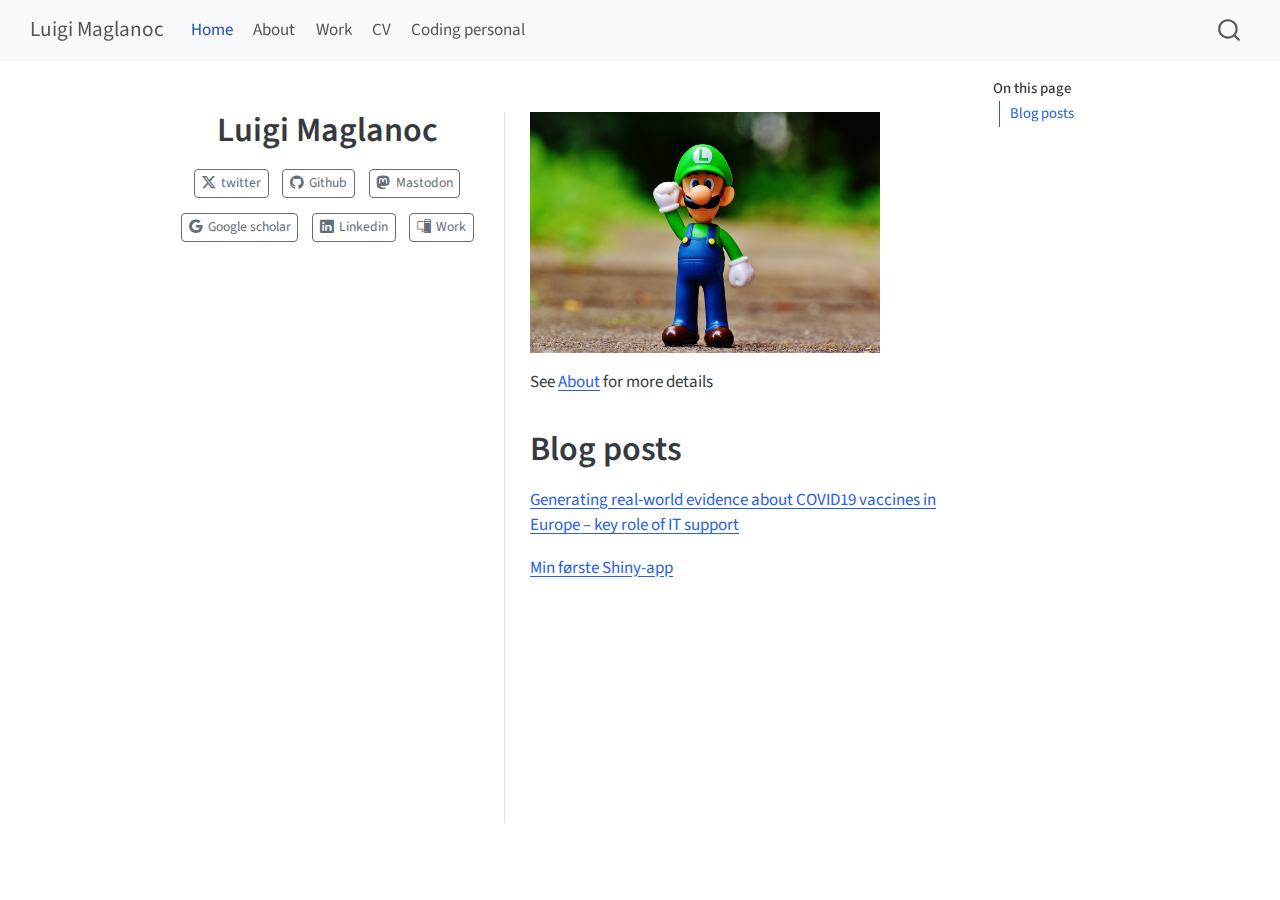
==== commit 58b92e29: "moved images to subfolder" ====
--- a/docs/index.html
+++ b/docs/index.html
@@ -98,6 +98,10 @@
   <li class="nav-item">
     <a class="nav-link" href="./work.html"> 
 <span class="menu-text">Work</span></a>
+  </li>  
+  <li class="nav-item">
+    <a class="nav-link" href="./cv.html"> 
+<span class="menu-text">CV</span></a>
   </li>  
   <li class="nav-item">
     <a class="nav-link" href="./coding-personal.html"> 
@@ -161,7 +165,7 @@
   </div>
   <div class="about-contents"><main class="content" id="quarto-document-content">
 
-<p><img src="luigi-1558026_1280.jpg" class="img-fluid" style="width:80.0%"></p>
+<p><img src="images/luigi-1558026_1280.jpg" class="img-fluid" style="width:80.0%"></p>
 <p>See <a href="about.html">About</a> for more details</p>
 <section id="blog-posts" class="level1">
 <h1>Blog posts</h1>
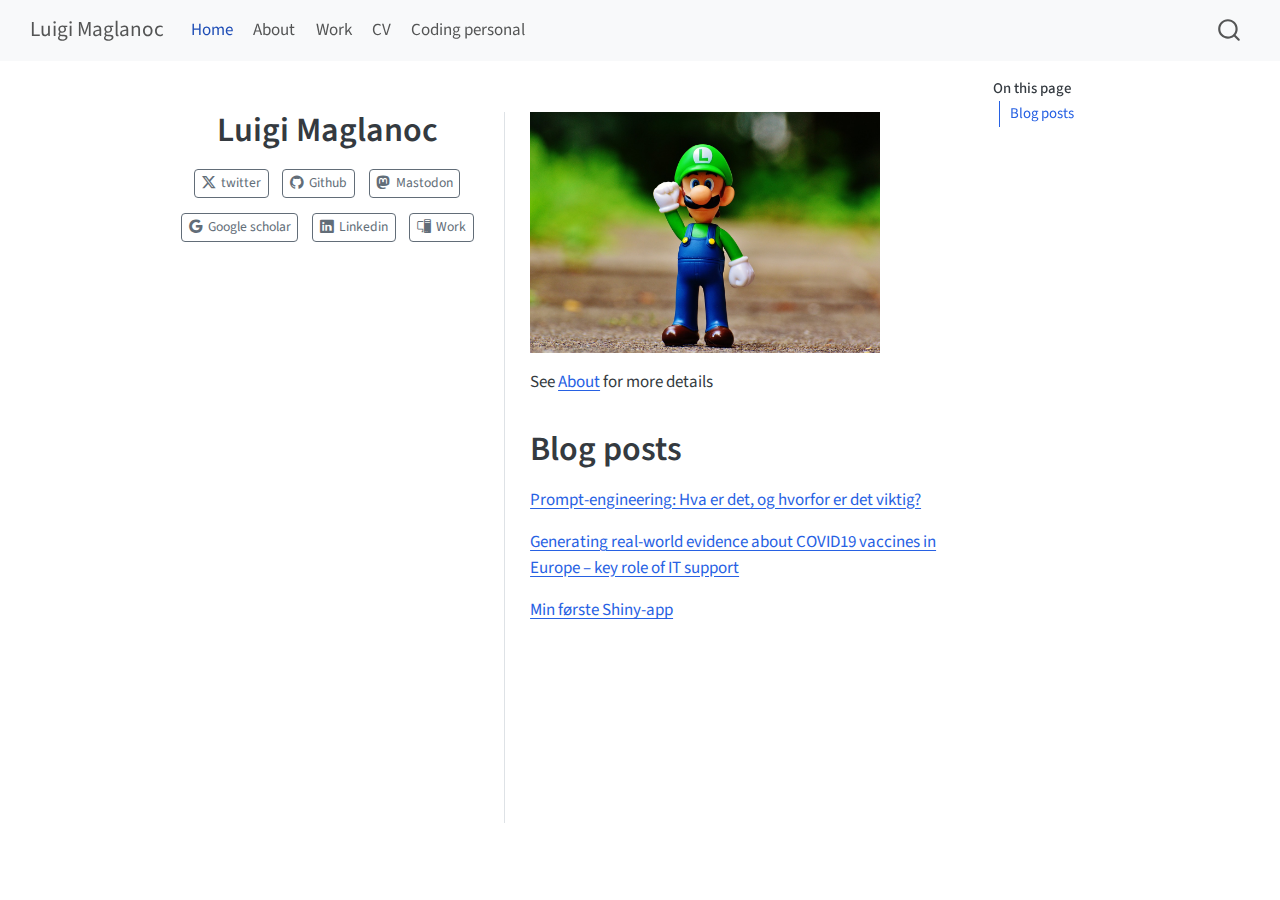
==== commit 04780f45: "prompt-engineering blog post" ====
--- a/docs/index.html
+++ b/docs/index.html
@@ -169,6 +169,7 @@
 <p>See <a href="about.html">About</a> for more details</p>
 <section id="blog-posts" class="level1">
 <h1>Blog posts</h1>
+<p><a href="https://www.usit.uio.no/om/organisasjon/ffu/dht/aktiviteter/task/task-bloggen/prompt-engineering.html">Prompt-engineering: Hva er det, og hvorfor er det viktig?</a></p>
 <p><a href="https://www.usit.uio.no/om/organisasjon/ffu/dht/aktiviteter/task/task-bloggen/vac4eu.html">Generating real-world evidence about COVID19 vaccines in Europe – key role of IT support</a></p>
 <p><a href="https://www.usit.uio.no/om/organisasjon/ffu/dht/aktiviteter/task/task-bloggen/innblikk-i-r-shiny.html">Min første Shiny-app</a></p>
 
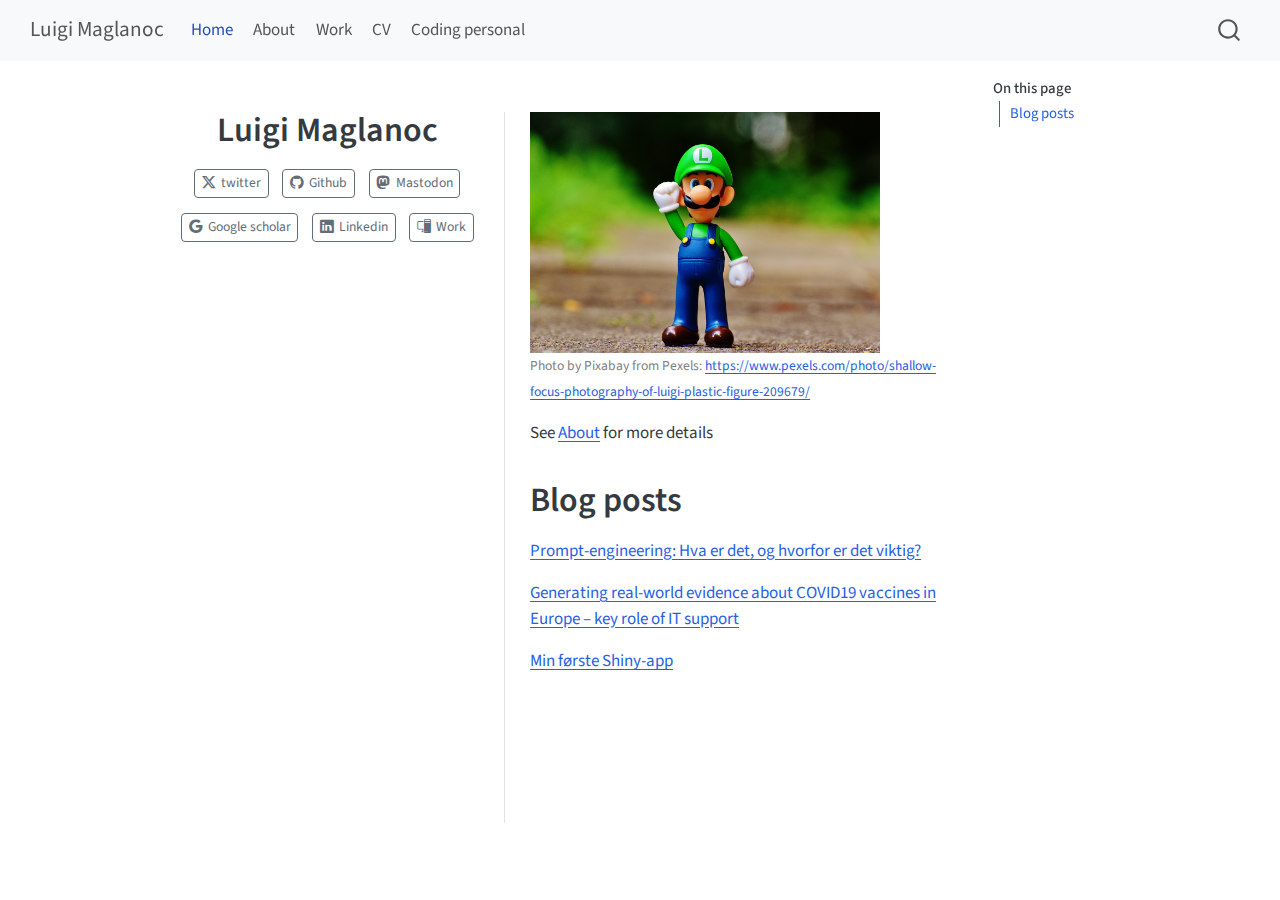
==== commit 15f6de3a: "minor changes" ====
--- a/docs/index.html
+++ b/docs/index.html
@@ -165,7 +165,7 @@
   </div>
   <div class="about-contents"><main class="content" id="quarto-document-content">
 
-<p><img src="images/luigi-1558026_1280.jpg" class="img-fluid" style="width:80.0%"></p>
+<p><img src="images/luigi-1558026_1280.jpg" class="img-fluid" style="width:80.0%"> <br> <span style="font-size: 0.8em; color: gray;"> Photo by Pixabay from Pexels: <a href="https://www.pexels.com/photo/shallow-focus-photography-of-luigi-plastic-figure-209679/">https://www.pexels.com/photo/shallow-focus-photography-of-luigi-plastic-figure-209679/</a> </span></p>
 <p>See <a href="about.html">About</a> for more details</p>
 <section id="blog-posts" class="level1">
 <h1>Blog posts</h1>
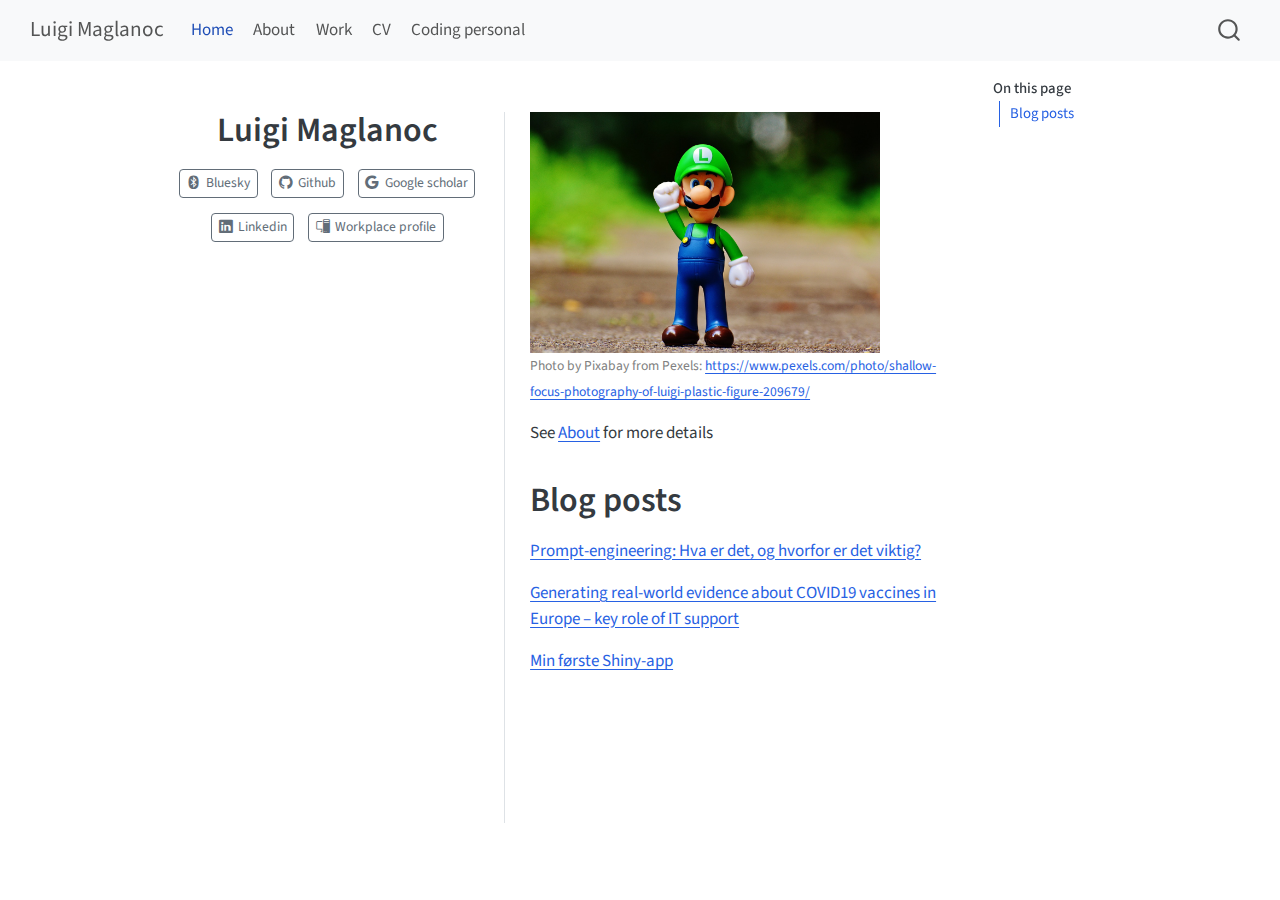
==== commit afa07533: "update links (bluesky)" ====
--- a/docs/index.html
+++ b/docs/index.html
@@ -137,17 +137,13 @@
   </div>
 </header>
     <div class="about-links">
-  <a href="https://twitter.com/LAMaglanoc" class="about-link" rel="" target="">
-    <i class="bi bi-twitter-x"></i>
-     <span class="about-link-text">twitter</span>
+  <a href="https://bsky.app/profile/lamaglan.bsky.social" class="about-link" rel="" target="">
+    <i class="bi bi-bluetooth"></i>
+     <span class="about-link-text">Bluesky</span>
   </a>
   <a href="https://github.com/lamaglan" class="about-link" rel="" target="">
     <i class="bi bi-github"></i>
      <span class="about-link-text">Github</span>
-  </a>
-  <a href="https://ieji.de/@LAMaglan" class="about-link" rel="" target="">
-    <i class="bi bi-mastodon"></i>
-     <span class="about-link-text">Mastodon</span>
   </a>
   <a href="https://scholar.google.com/citations?user=HbGdNnAAAAAJ&amp;hl=en" class="about-link" rel="" target="">
     <i class="bi bi-google"></i>
@@ -159,7 +155,7 @@
   </a>
   <a href="https://www.usit.uio.no/english/about/organisation/rde/dm/staff/luigiam/index.html" class="about-link" rel="" target="">
     <i class="bi bi-pc-display"></i>
-     <span class="about-link-text">Work</span>
+     <span class="about-link-text">Workplace profile</span>
   </a>
 </div>
   </div>
